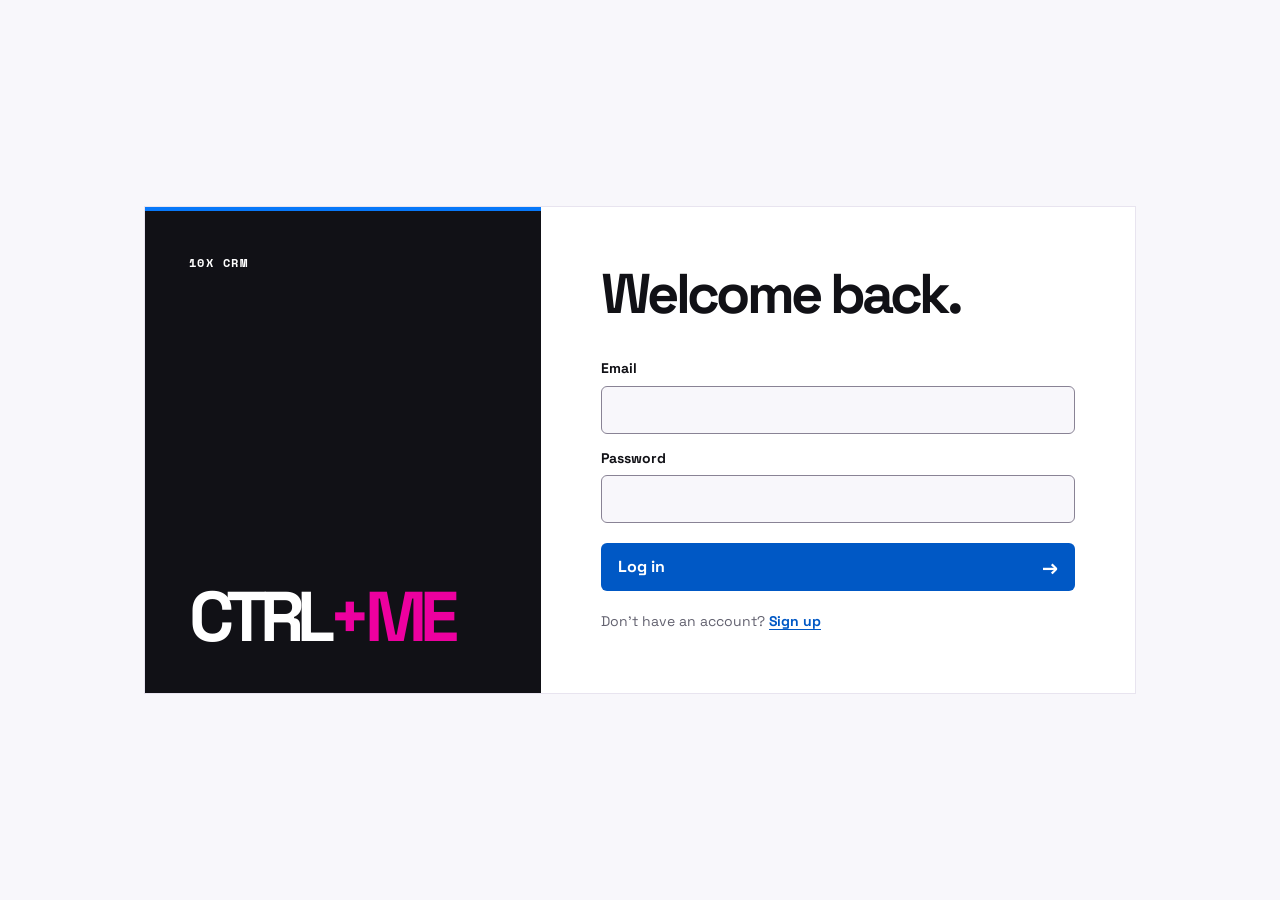
==== clients.html @ 21dc0d2a "feat: load and persist CRM clients" ====
<!doctype html>
<html lang="en">
<head>
    <meta charset="UTF-8">
    <meta name="viewport" content="width=device-width, initial-scale=1.0">
    <title>Clients | 10X CRM</title>
    <link rel="stylesheet" href="./css/crm.css">
    <script type="module" src="./js/clients-page.js"></script>
</head>
<body>
    <div id="clients-page" hidden>
        <header class="app-header">
            <a class="brand" href="dashboard.html">CTRL<span>+ME</span> CRM</a>
            <nav aria-label="Main navigation">
                <a href="./dashboard.html">Dashboard</a>
                <a href="./dashboard.html" aria-current="page">Clients</a>
            </nav>
            <button class="quiet" id="logout" type="button">Log out</button>
        </header>

        <main class="app-main">
            <h1>Clients</h1>
            <p id="clients-status" role="status"></p>
            <button id="retry-clients" class="quiet" type="button" hidden>Retry</button>
            <ul id="client-list" class="client-list" role="list"></ul>
        </main>
    </div>

    <noscript>This application requires JavaScript.</noscript>
</body>
</html>
---- css/crm.css ----
@import url("https://fonts.googleapis.com/css2?family=Space+Grotesk:wght@400;500;600;700&family=Space+Mono:wght@400;700&display=swap");

:root {
    color-scheme: light;
    --font-body: "Space Grotesk", sans-serif;
    --font-mono: "Space Mono", monospace;
    --paper: #f8f7fb;
    --white: #fff;
    --ink: #111116;
    --blue: #0878f9;
    --magenta: #ed009f;
    --lavender: #bca4ff;
    --lavender-soft: #f1ecff;

    --page: var(--paper);
    --surface: var(--white);
    --text: var(--ink);
    --muted: #62616f;
    --border: #e8e4ef;
    --field-border: #898395;
    --highlight: var(--lavender-soft);
    --accent-text: #a50070;
    --link: #0058c5;
    --focus: #0058c5;
    --button: #0058c5;
    --button-hover: #00459c;
    --error: #a41747;
}

:root[data-theme="dark"] {
    color-scheme: dark;
    --page: var(--ink);
    --surface: #1d1c24;
    --text: var(--white);
    --muted: #c5c0d0;
    --border: #423d50;
    --highlight: #2e2442;
    --accent-text: #ff80d0;
    --link: var(--lavender);
    --focus: var(--lavender);
    --error: #ff9db9;
}

* {
    box-sizing: border-box;
}

body {
    min-height: 100vh;
    min-height: 100svh;
    margin: 0;
    background: var(--page);
    color: var(--text);
    font: 1rem/1.55 var(--font-body);
}

[hidden] {
    display: none !important;
}

a {
    color: var(--link);
    text-underline-offset: 0.2em;
}

button,
input {
    font: inherit;
}

button {
    cursor: pointer;
}

button:disabled {
    cursor: not-allowed;
}

:focus-visible {
    outline: 2px solid var(--focus);
    outline-offset: 3px;
}

label {
    display: block;
    margin-bottom: 0.375rem;
    font-size: 0.875rem;
    font-weight: 700;
}

input:not([type="checkbox"], [type="radio"]) {
    display: block;
    width: 100%;
    min-height: 2.75rem;
    padding: 0.625rem 0.75rem;
    border: 1px solid var(--field-border);
    border-radius: 0;
    background: var(--page);
    color: var(--text);
}

input[aria-invalid="true"] {
    border-color: var(--error);
}

.field {
    margin-bottom: 0.875rem;
}

.field-error,
.form-error {
    color: var(--error);
    font-size: 0.8125rem;
}

.field-error {
    display: block;
    margin-top: 0.25rem;
}

.field-error:empty,
.form-error:empty {
    display: none;
}

.primary,
.access-submit {
    min-height: 2.75rem;
    padding: 0.625rem 1rem;
    border: 1px solid transparent;
    background: var(--button);
    color: var(--white);
    font-weight: 700;
}

.primary:hover:not(:disabled),
.access-submit:hover:not(:disabled) {
    background: var(--button-hover);
}

.primary:disabled,
.access-submit:disabled {
    border-color: var(--border);
    background: var(--highlight);
    color: var(--muted);
}

form .primary {
    width: 100%;
    margin-top: 0.25rem;
}

.muted {
    color: var(--muted);
}

/* Login and signup */

body.crm-access {
    display: grid;
    place-items: center;
    padding: clamp(1rem, 4vw, 3rem);
}

.access-shell {
    display: grid;
    width: min(100%, 62rem);
    grid-template-columns: minmax(0, 2fr) minmax(0, 3fr);
    border: 1px solid var(--border);
    background: var(--surface);
}

.access-brand {
    display: flex;
    min-width: 0;
    flex-direction: column;
    justify-content: space-between;
    gap: 2rem;
    padding: clamp(1.5rem, 4vw, 2.75rem);
    border-top: 4px solid var(--blue);
    background: var(--ink);
    color: var(--white);
}

.access-product {
    margin: 0;
    font: 700 0.75rem/1.4 var(--font-mono);
    letter-spacing: 0.12em;
}

.access-wordmark {
    margin: 0;
    font-size: clamp(2.5rem, 5.5vw, 5.5rem);
    font-weight: 700;
    line-height: 0.9;
    letter-spacing: -0.1em;
}

.access-wordmark span {
    color: var(--magenta);
}

.access-content {
    min-width: 0;
    padding: clamp(1.5rem, 5vw, 3.75rem);
}

.access-content h1 {
    margin: 0 0 clamp(1.5rem, 4vw, 2.25rem);
    font-size: clamp(2rem, 4.4vw, 3.5rem);
    font-weight: 700;
    line-height: 0.98;
    letter-spacing: -0.065em;
}

.access-form {
    display: grid;
    gap: 0.875rem;
}

.access-optional {
    color: var(--muted);
    font-weight: 400;
}

.access-field input {
    min-height: 3rem;
    padding-inline: 0.875rem;
    border-radius: 0.375rem;
}

.access-field input:focus {
    outline: 2px solid var(--focus);
    outline-offset: 2px;
}

.access-submit {
    display: flex;
    min-height: 3rem;
    align-items: center;
    justify-content: space-between;
    gap: 0.75rem;
    margin-top: 0.375rem;
    border-radius: 0.375rem;
}

.access-submit span {
    font-size: 1.25rem;
    line-height: 1;
}

.access-switch,
.auth-switch,
.account-link {
    margin: 1.25rem 0 0;
    color: var(--muted);
    font-size: 0.875rem;
}

.access-switch a,
.auth-switch a,
.account-link a {
    font-weight: 700;
}

.auth-switch,
.account-link {
    text-align: center;
}

/* Shared CRM pages */

.brand {
    margin: 0;
    color: var(--text);
    font: 700 1.125rem/1.2 var(--font-mono);
    letter-spacing: -0.06em;
    text-decoration: none;
}

.brand span {
    color: var(--accent-text);
}

.eyebrow {
    color: var(--accent-text);
    font: 700 0.75rem/1.5 var(--font-mono);
    letter-spacing: 0.1em;
    text-transform: uppercase;
}

.auth-header,
.app-header {
    display: flex;
    align-items: center;
    padding: 1rem clamp(1rem, 4vw, 3rem);
    border-top: 4px solid var(--blue);
    border-bottom: 1px solid var(--border);
    background: var(--surface);
}

.auth-header {
    flex-wrap: wrap;
    justify-content: space-between;
    gap: 0.75rem;
}

.auth-layout {
    display: grid;
    max-width: 72rem;
    grid-template-columns: minmax(0, 1fr) minmax(0, 440px);
    align-items: center;
    gap: clamp(2rem, 7vw, 6rem);
    margin-inline: auto;
    padding: clamp(2.5rem, 8vw, 6rem) clamp(1rem, 4vw, 3rem);
}

.intro h1,
.app-main h1 {
    margin: 0.75rem 0 1rem;
    font-size: clamp(2.5rem, 6vw, 5.5rem);
    line-height: 0.95;
    letter-spacing: -0.075em;
    overflow-wrap: break-word;
}

.intro p:not(.eyebrow) {
    max-width: 42ch;
    color: var(--muted);
}

.intro .step {
    margin-top: 1.75rem;
    border-top: 1px solid var(--border);
    padding-top: 1rem;
    font: 0.8125rem/1.6 var(--font-mono);
}

.card {
    min-width: 0;
    padding: clamp(1.25rem, 4vw, 2.25rem);
    border: 1px solid var(--border);
    background: var(--surface);
}

.auth-layout .card {
    border-color: var(--blue);
    border-top-width: 3px;
    box-shadow: 5px 5px 0 var(--magenta);
}

.card h2 {
    margin: 0 0 0.625rem;
    font-size: clamp(1.75rem, 4vw, 2.5rem);
    line-height: 1;
    letter-spacing: -0.055em;
}

.card > p {
    margin: 0 0 1.25rem;
}

.card > .auth-switch {
    margin: 1rem 0 0;
}

.card > .learning-note {
    margin: 1.25rem 0 0;
    border-top: 1px solid var(--border);
    padding-top: 0.875rem;
    color: var(--muted);
    font-size: 0.8125rem;
}

.app-header {
    gap: clamp(0.75rem, 3vw, 2rem);
}

.quiet {
    min-height: 2.75rem;
    padding: 0.5rem 0.75rem;
    border: 1px solid var(--field-border);
    background: var(--surface);
    color: var(--text);
    font-size: 0.875rem;
    font-weight: 700;
}

.quiet:hover:not(:disabled) {
    background: var(--highlight);
}

.app-header nav {
    display: flex;
    flex: 1;
    flex-wrap: wrap;
    gap: 0.25rem;
}

.app-header nav a {
    display: inline-flex;
    min-height: 2.75rem;
    align-items: center;
    padding: 0.375rem 0.75rem;
    color: var(--muted);
    font-weight: 600;
    text-decoration: none;
}

.app-header nav a:hover,
.app-header nav a[aria-current="page"] {
    background: var(--highlight);
    color: var(--text);
}

.app-header nav a[aria-current="page"] {
    box-shadow: inset 0 -2px var(--magenta);
}

.app-main {
    max-width: 72rem;
    margin: clamp(2rem, 6vw, 4rem) auto;
    padding-inline: clamp(1rem, 4vw, 3rem);
}

.milestone {
    max-width: 45rem;
    margin-top: 1.75rem;
}

.milestone li + li {
    margin-top: 0.75rem;
}

/* Notifications */

#toasts {
    position: fixed;
    right: 1rem;
    bottom: 1rem;
    z-index: 100;
    display: grid;
    width: min(27rem, calc(100% - 2rem));
    gap: 0.625rem;
}

.toast {
    display: flex;
    align-items: center;
    justify-content: space-between;
    gap: 0.75rem;
    padding: 0.625rem 0.75rem 0.625rem 1rem;
    border: 1px solid var(--border);
    border-left: 4px solid var(--blue);
    background: var(--surface);
    color: var(--text);
    box-shadow: 0 8px 24px rgb(17 17 22 / 12%);
    overflow-wrap: anywhere;
}

.toast.error {
    border-left-color: var(--error);
}

.toast button {
    flex-shrink: 0;
    min-width: 2.75rem;
    min-height: 2.75rem;
    border: 0;
    background: transparent;
    color: var(--text);
    font-size: 1.25rem;
}

@media (max-width: 800px) {
    .auth-layout {
        max-width: 34rem;
        grid-template-columns: minmax(0, 1fr);
    }

    .app-header {
        flex-wrap: wrap;
    }

    .app-header nav {
        order: 3;
        flex-basis: 100%;
    }

    #account-name {
        display: none;
    }
}

@media (max-width: 680px) {
    .access-shell {
        max-width: 30rem;
        grid-template-columns: minmax(0, 1fr);
    }

    .access-brand {
        flex-direction: row;
        flex-wrap: wrap;
        align-items: center;
        gap: 0.75rem;
        padding: 1rem 1.25rem;
    }

    .access-wordmark {
        font-size: 2rem;
    }
}

@media (max-width: 420px) {
    .auth-layout .card {
        box-shadow: 3px 3px 0 var(--magenta);
    }

    .intro h1,
    .app-main h1 {
        font-size: clamp(2.125rem, 11vw, 2.75rem);
    }
}

.auth-success {
    margin: 1rem 0 0;
    color: #17643a;
    font-size: 0.875rem;
    font-weight: 700;
}

:root[data-theme="dark"] .auth-success {
    color: #8cdaa8;
}

.auth-success:empty {
    display: none;
}

.client-list {
    display: grid;
    grid-template-columns: repeat(auto-fit, minmax(min(100%, 16rem), 1fr));
    gap: 0.875rem;
    margin: 1.25rem 0 0;
    padding: 0;
    list-style: none;
}

.client-card {
    display: grid;
    grid-template-columns: auto minmax(0, 1fr);
    align-items: start;
    gap: 0.75rem;
    padding: 1rem;
    overflow-wrap: anywhere;
}

.client-card img {
    border: 1px solid var(--border);
    background: var(--highlight);
    object-fit: cover;
}

.client-card h2 {
    margin: 0 0 0.25rem;
    font-size: 1.125rem;
    line-height: 1.2;
}

.client-card p {
    margin: 0.25rem 0;
}

.client-badge {
    display: inline-block;
    margin-top: 0.5rem;
    padding: 0.125rem 0.5rem;
    background: var(--highlight);
    color: var(--text);
    font: 700 0.75rem/1.5 var(--font-mono);
}

.client-value {
    font-weight: 700;
}
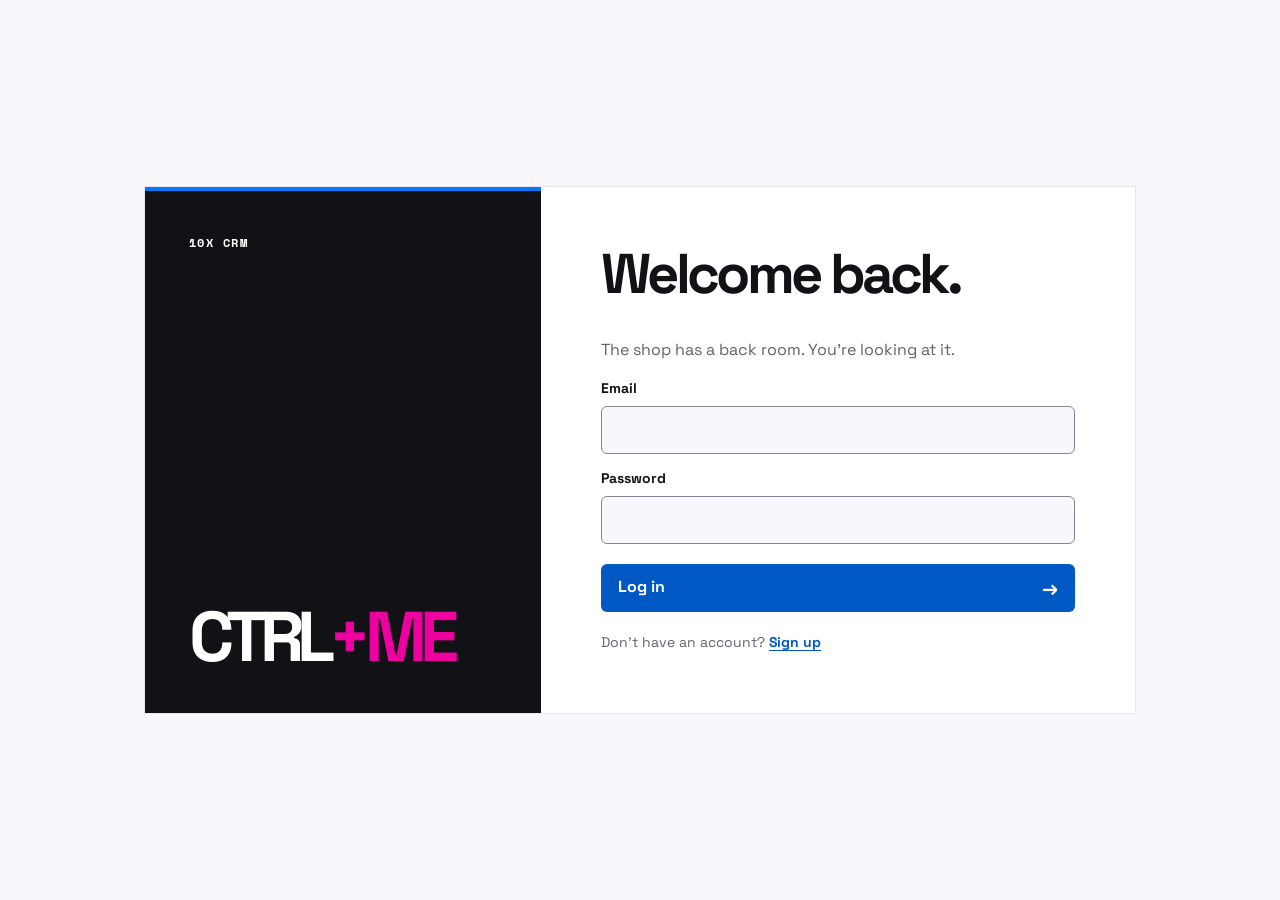
==== commit 82b98d25: "style: bring CTRL+ME branding into the CRM" ====
--- a/clients.html
+++ b/clients.html
@@ -4,6 +4,7 @@
     <meta charset="UTF-8">
     <meta name="viewport" content="width=device-width, initial-scale=1.0">
     <title>Clients | 10X CRM</title>
+    <script src="./js/theme.js"></script>
     <link rel="stylesheet" href="./css/crm.css">
     <script type="module" src="./js/clients-page.js"></script>
 </head>
@@ -15,15 +16,112 @@
                 <a href="./dashboard.html">Dashboard</a>
                 <a href="./dashboard.html" aria-current="page">Clients</a>
             </nav>
+            <button
+                type="button"
+                id="theme-toggle"
+                class="theme-toggle"
+                aria-label="Dark mode"
+                aria-pressed="false"
+            >
+                <span class="theme-toggle__track" aria-hidden="true">
+                    <span class="theme-toggle__thumb"></span>
+                    <span class="theme-toggle__icon">☀</span>
+                    <span class="theme-toggle__icon">☾</span>
+                </span>
+            </button>
             <button class="quiet" id="logout" type="button">Log out</button>
         </header>
 
         <main class="app-main">
-            <h1>Clients</h1>
+            <div class="clients-heading">
+                <h1>Clients</h1>
+                <p class="muted">Stockists, collaborators and people who said “let’s circle back.”</p>
+                <button class="primary" id="open-client-dialog" type="button" disabled>
+                    + Add Client
+                </button>
+            </div>
             <p id="clients-status" role="status"></p>
             <button id="retry-clients" class="quiet" type="button" hidden>Retry</button>
             <ul id="client-list" class="client-list" role="list"></ul>
         </main>
+        <footer class="crm-footer">
+            <div class="crm-footer__inner">
+                <div class="crm-footer__top">
+                    <div>
+                        <a class="crm-footer__brand" href="./dashboard.html" aria-label="CTRL+ME CRM dashboard">
+                            CTRL<sup>+ME</sup>
+                        </a>
+                        <p>Chaos, now with infrastructure.</p>
+                    </div>
+
+                    <div class="crm-footer__contact">
+                        <h2>Contact</h2>
+                        <p>Please never contact</p>
+                    </div>
+                </div>
+
+                <div class="crm-footer__bottom">
+                    <small>© 2026 CTRL+ME</small>
+                    <small>CTRL+ME Back Office</small>
+                </div>
+            </div>
+        </footer>
+        <dialog id="client-dialog" aria-labelledby="client-dialog-title">
+            <div class="clients-heading">
+                <h2 id="client-dialog-title">Add Client</h2>
+                <button class="quiet" id="close-client-dialog" type="button" aria-label="Close">
+                    ×
+                </button>
+            </div>
+
+            <form id="client-form" novalidate>
+                <div class="field">
+                    <label for="client-name">Name</label>
+                    <input id="client-name" name="name" type="text" required aria-describedby="client-name-error">
+                    <p class="field-error" id="client-name-error" data-error="name"></p>
+                </div>
+
+                <div class="field">
+                    <label for="client-email">Email</label>
+                    <input id="client-email" name="email" type="email" required aria-describedby="client-email-error">
+                    <p class="field-error" id="client-email-error" data-error="email"></p>
+                </div>
+
+                <div class="field">
+                    <label for="client-phone">Phone (optional)</label>
+                    <input id="client-phone" name="phone" type="tel" aria-describedby="client-phone-error">
+                    <p class="field-error" id="client-phone-error" data-error="phone"></p>
+                </div>
+
+                <div class="field">
+                    <label for="client-company">Company (optional)</label>
+                    <input id="client-company" name="company" type="text">
+                </div>
+
+                <div class="field">
+                    <label for="client-value">Deal Value ($)</label>
+                    <input id="client-value" name="dealValue" type="number" min="0.01" step="0.01" required aria-describedby="client-value-error">
+                    <p class="field-error" id="client-value-error" data-error="dealValue"></p>
+                </div>
+
+                <div class="field">
+                    <label for="client-status-select">Status</label>
+                    <select id="client-status-select" name="status">
+                        <option>Lead</option>
+                        <option>Contacted</option>
+                        <option>Won</option>
+                        <option>Lost</option>
+                    </select>
+                </div>
+
+                <p id="client-form-error" class="form-error" role="alert"></p>
+                <button class="primary" type="submit">Add Client</button>
+            </form>
+        </dialog>
+
+        <div id="toasts" aria-live="polite">
+            <p class="toast" id="client-toast" hidden></p>
+        </div>
     </div>
 
     <noscript>This application requires JavaScript.</noscript>
--- a/css/crm.css
+++ b/css/crm.css
@@ -29,15 +29,16 @@
 
 :root[data-theme="dark"] {
     color-scheme: dark;
-    --page: var(--ink);
-    --surface: #1d1c24;
-    --text: var(--white);
-    --muted: #c5c0d0;
-    --border: #423d50;
-    --highlight: #2e2442;
-    --accent-text: #ff80d0;
-    --link: var(--lavender);
-    --focus: var(--lavender);
+    --page: #111116;
+    --surface: #1c1c25;
+    --text: #f8f7fb;
+    --muted: #b7b3c4;
+    --border: #373342;
+    --field-border: #777084;
+    --highlight: #2d2343;
+    --accent-text: #ff8bda;
+    --link: #9dcaff;
+    --focus: #9dcaff;
     --error: #ff9db9;
 }
 
@@ -379,7 +380,7 @@
 .quiet {
     min-height: 2.75rem;
     padding: 0.5rem 0.75rem;
-    border: 1px solid var(--field-border);
+    border: none;
     background: var(--surface);
     color: var(--text);
     font-size: 0.875rem;
@@ -582,4 +583,426 @@
 
 .client-value {
     font-weight: 700;
-}+}
+
+.clients-heading {
+    display: flex;
+    align-items: center;
+    justify-content: space-between;
+    flex-wrap: wrap;
+    gap: 0.75rem;
+}
+
+#client-dialog {
+    width: min(32rem, calc(100% - 2rem));
+    max-height: calc(100dvh - 2rem);
+    padding: 1.25rem;
+    border: 1px solid var(--border);
+    background: var(--surface);
+    color: var(--text);
+}
+
+#client-dialog::backdrop {
+    background: rgb(17 17 22 / 65%);
+}
+
+#client-dialog h2 {
+    margin: 0;
+}
+
+#client-form {
+    margin-top: 1rem;
+}
+
+#client-form select {
+    width: 100%;
+    min-height: 2.75rem;
+    padding: 0.5rem 0.75rem;
+    border: 1px solid var(--field-border);
+    background: var(--page);
+    color: var(--text);
+    font: inherit;
+}
+
+.dashboard-heading {
+    display: flex;
+    flex-wrap: wrap;
+    align-items: end;
+    justify-content: space-between;
+    gap: 0.75rem 1.5rem;
+    margin-bottom: 1.5rem;
+}
+
+.dashboard-heading h1 {
+    margin-bottom: 0;
+}
+
+.dashboard-clock {
+    color: var(--muted);
+    font: 700 0.8125rem/1.5 var(--font-mono);
+}
+
+.dashboard-stats,
+.dashboard-panels {
+    display: grid;
+    gap: 1rem;
+}
+
+.dashboard-stats {
+    grid-template-columns: repeat(4, minmax(0, 1fr));
+    margin: 0 0 1rem;
+}
+
+.dashboard-stats .card {
+    padding: 1.125rem;
+    border-top: 3px solid var(--blue);
+}
+
+.dashboard-stats dt {
+    color: var(--muted);
+    font-size: 0.875rem;
+    font-weight: 700;
+}
+
+.dashboard-stats dd {
+    margin: 0.375rem 0 0;
+    font-size: clamp(1.5rem, 3vw, 2.5rem);
+    font-weight: 700;
+    line-height: 1;
+    overflow-wrap: anywhere;
+}
+
+.dashboard-panels {
+    grid-template-columns: minmax(0, 2fr) minmax(0, 3fr);
+    align-items: start;
+}
+
+.dashboard-pipeline > div,
+.dashboard-recent > li {
+    display: flex;
+    flex-wrap: wrap;
+    align-items: baseline;
+    justify-content: space-between;
+    gap: 0.25rem 1rem;
+    padding: 0.625rem 0;
+    border-bottom: 1px solid var(--border);
+    overflow-wrap: anywhere;
+}
+
+.dashboard-pipeline dd {
+    margin: 0;
+    font-weight: 700;
+}
+
+.dashboard-recent {
+    margin: 0 0 1rem;
+    padding: 0;
+    list-style: none;
+}
+
+.dashboard-client-meta {
+    flex-basis: 100%;
+    font-size: 0.875rem;
+}
+
+@media (max-width: 760px) {
+    .dashboard-stats {
+        grid-template-columns: repeat(2, minmax(0, 1fr));
+    }
+
+    .dashboard-panels {
+        grid-template-columns: minmax(0, 1fr);
+    }
+}
+
+.theme-toggle {
+    display: inline-grid;
+    min-width: 4.25rem;
+    min-height: 2.75rem;
+    padding: 0;
+    place-items: center;
+    border: 0;
+    border-radius: 999px;
+    background: transparent;
+    cursor: pointer;
+}
+
+.theme-toggle__track {
+    position: relative;
+    display: grid;
+    grid-template-columns: repeat(2, 1fr);
+    align-items: center;
+    width: 4.25rem;
+    height: 2rem;
+    border-radius: 999px;
+    background: var(--highlight);
+    color: var(--text);
+    box-shadow: inset 0 0 0 1px var(--border);
+}
+
+.theme-toggle__thumb {
+    position: absolute;
+    top: 0.25rem;
+    left: 0.3125rem;
+    width: 1.5rem;
+    height: 1.5rem;
+    border-radius: 50%;
+    background: var(--lavender);
+    transition: transform 180ms ease;
+}
+
+.theme-toggle__icon {
+    position: relative;
+    text-align: center;
+    font: 700 1rem/1 system-ui, sans-serif;
+}
+
+.theme-toggle[aria-pressed="true"] .theme-toggle__thumb {
+    transform: translateX(2.125rem);
+}
+
+.theme-toggle[aria-pressed="false"] .theme-toggle__icon:nth-child(2),
+.theme-toggle[aria-pressed="true"] .theme-toggle__icon:last-child {
+    color: #111116;
+}
+
+.theme-toggle:focus-visible {
+    outline: 2px solid var(--focus);
+    outline-offset: 3px;
+}
+
+@media (prefers-reduced-motion: reduce) {
+    .theme-toggle__thumb {
+        transition: none;
+    }
+}
+
+.crm-footer {
+    background: var(--blue);
+    color: #fff;
+}
+
+.crm-footer__inner {
+    width: min(100%, 80rem);
+    margin-inline: auto;
+    padding: 2.5rem clamp(1.25rem, 4vw, 3rem) 1.25rem;
+}
+
+.crm-footer__top,
+.crm-footer__bottom {
+    display: flex;
+    flex-wrap: wrap;
+    justify-content: space-between;
+    gap: 1.5rem;
+}
+
+.crm-footer__brand {
+    color: inherit;
+    font-size: 2.5rem;
+    font-weight: 700;
+    line-height: 1;
+    letter-spacing: -0.08em;
+    text-decoration: none;
+}
+
+.crm-footer__brand sup {
+    font-size: 0.55em;
+}
+
+.crm-footer__top p {
+    margin: 0.75rem 0 0;
+}
+
+.crm-footer__contact h2 {
+    margin: 0 0 0.625rem;
+    font: 700 0.75rem/1.4 var(--font-mono, monospace);
+    letter-spacing: 0.1em;
+    text-transform: uppercase;
+}
+.crm-footer__contact p {
+    margin-top: 0;
+}
+
+.crm-footer__bottom {
+    gap: 0.5rem 1rem;
+    margin-top: 2rem;
+    padding-top: 1rem;
+    border-top: 1px solid rgb(255 255 255 / 45%);
+    font: 0.75rem/1.5 var(--font-mono, monospace);
+    letter-spacing: 0.06em;
+}
+.dashboard-stats > .stat-card--total {
+    --stat-accent: var(--blue);
+}
+
+.dashboard-stats > .stat-card--active {
+    --stat-accent: var(--lavender);
+}
+
+.dashboard-stats > .stat-card--won {
+    --stat-accent: #48c9a0;
+}
+
+.dashboard-stats > .stat-card--new {
+    --stat-accent: var(--magenta);
+}
+
+.dashboard-stats > .stat-card {
+    border-top: 4px solid var(--stat-accent);
+    background-color: color-mix(in srgb, var(--stat-accent) 14%, var(--surface));
+}
+
+.dashboard-stats > .stat-card > dd {
+    color: var(--text);
+}
+
+.boss-note {
+    border: 1px solid var(--blue);
+    background: var(--surface);
+    color: var(--text);
+    box-shadow: 4px 4px 0 var(--magenta);
+}
+
+.boss-note h2 {
+    margin: 0;
+    padding: 0.625rem 1rem;
+    border-bottom: 1px solid var(--blue);
+    background: var(--highlight);
+    color: var(--accent-text);
+    font: 700 0.75rem/1.4 var(--font-mono);
+    letter-spacing: 0.1em;
+}
+
+.boss-note p {
+    margin: 0;
+    padding: 1rem 1rem 0;
+    color: var(--text);
+    font: 600 clamp(1.125rem, 2.5vw, 1.5rem)/1.3 var(--font-body);
+    letter-spacing: -0.025em;
+}
+
+.boss-note .boss-note__signature {
+    padding: 0.75rem 1rem 1rem;
+    color: var(--accent-text);
+    font: 700 0.75rem/1.5 var(--font-mono);
+    letter-spacing: 0;
+    text-align: right;
+}
+
+.dashboard-overview {
+    display: grid;
+    grid-template-columns: minmax(0, 1fr);
+    align-items: start;
+    gap: 1.5rem;
+    margin-top: 2rem;
+}
+
+.dashboard-overview__left {
+    display: grid;
+    grid-template-columns: minmax(0, 1fr);
+    gap: 1.5rem;
+}
+
+.dashboard-overview__left > .boss-note {
+    margin: 0 4px 4px 0;
+}
+
+@media (min-width: 48rem) {
+    .dashboard-overview {
+        grid-template-columns: minmax(0, 1fr) minmax(0, 1.2fr);
+    }
+}
+
+.client-card__actions {
+    grid-column: 1 / -1;
+    display: flex;
+    justify-content: flex-end;
+    flex-wrap: wrap;
+    gap: 0.5rem;
+    margin-top: 0.25rem;
+    padding-top: 0.625rem;
+    border-top: 1px solid var(--border);
+}
+
+.client-card .client-delete {
+    min-height: 2.75rem;
+    padding: 0.5rem 0.875rem;
+    border: 1px solid currentColor;
+    background: transparent;
+    color: var(--accent-text);
+    font: inherit;
+    font-size: 0.875rem;
+    font-weight: 700;
+    cursor: pointer;
+}
+
+.client-card .client-delete:hover:not(:disabled) {
+    background: var(--highlight);
+}
+
+.client-card .client-delete:focus-visible {
+    outline: 2px solid var(--focus);
+    outline-offset: 3px;
+}
+
+.client-card .client-delete:disabled {
+    opacity: 0.55;
+    cursor: wait;
+}
+
+.client-card .client-badge[data-status="Lead"] {
+    --badge-color: var(--blue);
+}
+
+.client-card .client-badge[data-status="Contacted"] {
+    --badge-color: var(--lavender);
+}
+
+.client-card .client-badge[data-status="Won"] {
+    --badge-color: #48c9a0;
+}
+
+.client-card .client-badge[data-status="Lost"] {
+    --badge-color: var(--magenta);
+}
+
+.client-card .client-badge[data-status] {
+    background: var(--badge-color);
+    color: #111116;
+}
+
+.client-card .client-status-select {
+    display: inline-block;
+    width: auto;
+    min-height: 2rem;
+    padding: 0.25rem 0.5rem;
+    border: 1px solid transparent;
+    border-radius: 10px;
+    background: var(--badge-color, var(--highlight));
+    color: #111116;
+    font: inherit;
+    font-size: 0.8rem;
+    font-weight: 700;
+    cursor: pointer;
+}
+
+.client-card .client-status-select:focus-visible {
+    outline: 2px solid var(--focus);
+    outline-offset: 2px;
+}
+
+.client-company {
+    display: flex;
+    align-items: center;
+    gap: 0.5rem;
+    overflow-wrap: anywhere;
+}
+
+.client-card .client-company__logo {
+    width: 28px;
+    height: 28px;
+    flex: 0 0 28px;
+    border-radius: 0;
+    background: var(--surface);
+    object-fit: contain;
+}
